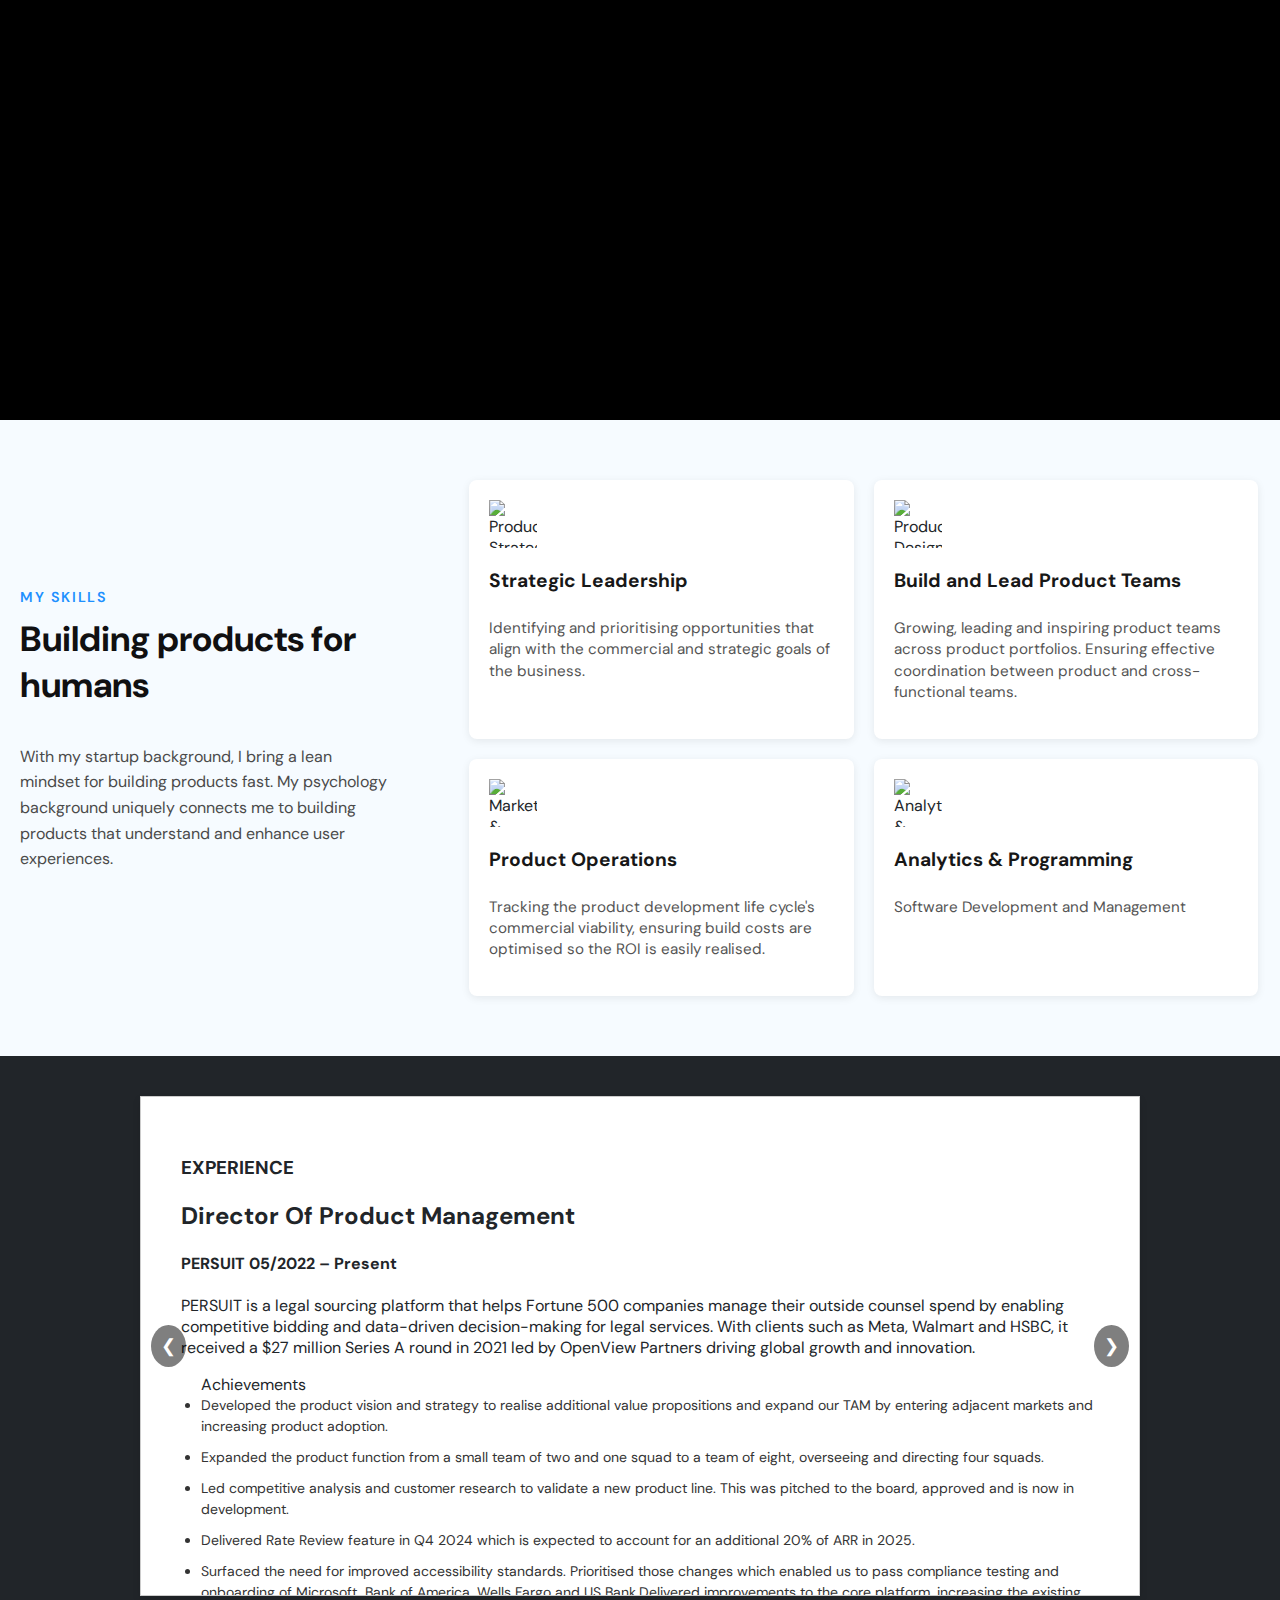
==== loader.html @ fb383bbf "Add files via upload" ====
<!DOCTYPE html>
<html lang="en">
<head>
  <meta charset="UTF-8" />
  <meta name="viewport" content="width=device-width, initial-scale=1.0" />
  <title>Portfolio</title>
  <!-- Preload the background image so it starts downloading ASAP -->
  <link rel="preload" as="image" href="img/container01.jpg">
  <!-- Import fonts (adjust as needed) -->
  <link href="https://fonts.googleapis.com/css2?family=DM+Sans:wght@400;700&family=Lora:ital,wght@0,400;1,400;1,700&display=swap" rel="stylesheet">
  <style>
    /* Base Styles */
    body {
      margin: 0;
      font-family: 'DM Sans', sans-serif;
      background: #212529;
      color: #212529;
      box-sizing: border-box;
      overflow-x: hidden;
    }
    *, *::before, *::after {
      box-sizing: inherit;
    }

    /* Hero Section */
    .hero {
      position: relative;
      display: flex;
      flex-direction: column;
      justify-content: center;
      align-items: flex-start;
      text-align: left;
      height: 420px;
      width: 100%;
      /* Fallback background color */
      background: #000;
      /* Background image properties */
      background-image: url('img/container01.jpg');
      background-size: cover;
      background-position: center;
      background-repeat: no-repeat;
      color: #ffffff;
      padding: 0 20%;
      overflow: hidden;
    }
    /* Hide hero text until the background image has loaded */
    .hero-content {
      opacity: 0;
      transition: opacity 0.5s ease-in-out;
    }
    /* When the background is loaded, show the text */
    .hero.bg-loaded .hero-content {
      opacity: 1;
    }
    .hero h1 {
      font-family: 'DM Sans', sans-serif;
      font-size: 0.875em;
      font-weight: 700;
      text-transform: uppercase;
      letter-spacing: 0.1rem;
      margin: 0;
      text-shadow: 2px 2px 8px rgba(0, 0, 0, 0.5);
    }
    .hero p {
      font-family: 'Lora', serif;
      font-style: italic;
      font-weight: 500;
      margin-top: 1rem;
      color: #f8f9fa;
      text-shadow: 1px 1px 5px rgba(0, 0, 0, 0.5);
      font-size: 2.5rem;
    }

    /* Content Section */
    .content {
      padding: 40px;
      background-color: #ffffff;
      color: #212529;
    }
    .content h2 {
      font-family: 'DM Sans', sans-serif;
      font-size: 2rem;
      font-weight: 700;
      margin-bottom: 1rem;
      text-transform: uppercase;
      letter-spacing: 0.1rem;
    }
    .content p {
      font-family: 'Lora', serif;
      font-size: 1rem;
      line-height: 1.5;
    }
    
    /***** Container & Layout *****/
    .skills-section {
      display: grid;
      /* 33% for left (intro), 67% for right (cards) */
      grid-template-columns: 33% 67%;
      gap: 40px;
      background-color: #f6fbff; /* Example background */
      padding: 60px 20px;
    }

    /***** Left Column (Heading & Intro) *****/
    .skills-intro {
      display: flex;
      flex-direction: column;
      justify-content: center;
    }
    .skills-intro .overline {
      font-size: 0.9rem;
      font-weight: 600;
      text-transform: uppercase;
      color: #1E90FF;
      letter-spacing: 0.1rem;
      margin: 0 0 10px;
    }
    .skills-intro h2 {
      font-size: 2.2rem;
      font-weight: 700;
      margin: 0 0 20px;
      color: #101011;
    }
    .skills-intro .intro-text {
      font-size: 1rem;
      line-height: 1.6;
      color: #4a4a4a;
      max-width: 90%;
    }

    /***** Right Column (Skill Cards: 2×2 Grid) *****/
    .skills-cards {
      display: grid;
      grid-template-columns: repeat(2, 1fr); /* 2 columns wide */
      grid-auto-rows: auto;
      gap: 20px;
      padding-right: 5%; /* Added to create a right margin */
    }

    .skill-card {
      background-color: #ffffff;
      border-radius: 8px;
      padding: 20px;
      box-shadow: 0 2px 8px rgba(0,0,0,0.08);
      display: flex;
      flex-direction: column;
      align-items: flex-start;
      text-align: left;
    }

    .skill-card img {
      width: 48px;   
      height: 48px;
      margin-bottom: 20px;
    }

    .skill-card h3 {
      font-size: 1.2rem;
      margin: 0 0 10px;
      font-weight: 700;
      color: #171717;
    }

    .skill-card p {
      font-size: 0.95rem;
      line-height: 1.4;
      color: #555555;
    }

    /***** Responsive Adjustments *****/
    @media (max-width: 900px) {
      .skills-section {
        grid-template-columns: 1fr; /* Stacks intro & cards in one column */
      }
      .skills-cards {
        grid-template-columns: 1fr; /* Single column for cards on small screens */
        padding-right: 0; /* Reset padding on mobile for better fit */
      }
    }

    /* Caraousel */
    .carousel-container {
        position: relative;
        width: 100%; /* Make it full width of the parent */
        max-width: 1000px; /* Optional: Set a max width to prevent it from becoming too wide on large screens */
        height: 500px; /* Adjust based on your design */
        overflow: hidden;
        border: 1px solid #ccc;
        background-color: #fff;
        box-shadow: 0 4px 8px rgba(0, 0, 0, 0.1);
        margin: 40px auto; /* Center the carousel horizontally with some top/bottom margin */
        padding: 20px;
    }

    .carousel {
        display: flex;
        transition: transform 0.5s ease-in-out;
        width: 100%; /* Ensure the carousel takes full width of the container */
        height: 100%;
    }

    .slide {
        min-width: 100%; /* Each slide takes full width of the carousel */
        padding: 20px;
        box-sizing: border-box;
        display: none;
    }

    .slide.active {
        display: block;
    }

    ul {
        list-style-type: disc;
        padding-left: 20px;
    }

    li {
        font-size: 14px;
        color: #333;
        margin-bottom: 10px;
        line-height: 1.5;
    }

    /* Navigation Arrows */
    .prev, .next {
        position: absolute;
        top: 50%;
        transform: translateY(-50%);
        background-color: rgba(0, 0, 0, 0.5);
        color: white;
        border: none;
        padding: 10px;
        cursor: pointer;
        font-size: 18px;
        border-radius: 50%;
        z-index: 10; /* Ensure arrows are above the carousel content */
    }

    .prev {
        left: 10px;
    }

    .next {
        right: 10px;
    }

    .prev:hover, .next:hover {
        background-color: rgba(0, 0, 0, 0.8);
    }
  </style>
</head>
<body>
  <div class="hero" id="hero">
    <div class="hero-content">
      <h1 id="text04">CHRIS CALLANDER</h1>
      <p>I'm a Director of Product Management, driving strategic alignment with business goals to deliver measurable impact</p>
    </div>
  </div>
  
  <!-- Skills Section -->
  <div class="skills-section">
    <!-- Left Column: Title & Intro Text -->
    <div class="skills-intro">
      <p class="overline">MY SKILLS</p>
      <h2>Building products for humans</h2>
      <p class="intro-text">
        With my startup background, I bring a lean mindset for building products fast.
        My psychology background uniquely connects me to building products that
        understand and enhance user experiences.
      </p>
    </div>

    <!-- Right Columns: Four Skill Cards in a 2×2 grid -->
    <div class="skills-cards">
      <!-- Skill Card 1 -->
      <div class="skill-card">
        <img src="img/stratelead.png" alt="Product Strategy icon" />
        <h3>Strategic Leadership</h3>
        <p>Identifying and prioritising opportunities that align with the commercial and strategic goals of the business.</p>
      </div>

      <!-- Skill Card 2 -->
      <div class="skill-card">
        <img src="img/design-icon.png" alt="Product Design icon" />
        <h3>Build and Lead Product Teams</h3>
        <p>Growing, leading and inspiring product teams across product portfolios. Ensuring effective coordination between product and cross-functional teams.</p>
      </div>

      <!-- Skill Card 3 -->
      <div class="skill-card">
        <img src="img/market-research-icon.png" alt="Market & User Research icon" />
        <h3>Product Operations</h3>
        <p>Tracking the product development life cycle's commercial viability, ensuring build costs are optimised so the ROI is easily realised.</p>
      </div>

      <!-- Skill Card 4 -->
      <div class="skill-card">
        <img src="img/analytics-icon.png" alt="Analytics & Programming icon" />
        <h3>Analytics & Programming</h3>
        <p>Software Development and Management</p>
      </div>
    </div>
  </div>

  <!-- Standalone Carousel Section -->
  <div class="carousel-container">
    <div class="carousel">
      <!-- Slide 1 (Content from the image) -->
      <div class="slide active">
        <h3>EXPERIENCE</h3>
        <h2>Director Of Product Management</h2>
        <h4>PERSUIT 05/2022 – Present</h4>
        <p>
          PERSUIT is a legal sourcing platform that helps Fortune 500 companies manage their outside counsel spend by enabling competitive bidding and data-driven decision-making for legal services. With clients such as Meta, Walmart and HSBC, it received a $27 million Series A round in 2021 led by OpenView Partners driving global growth and innovation.
        </p>
        <ul>
          Achievements
<li>Developed the product vision and strategy to realise additional value propositions and expand our TAM by entering adjacent markets and increasing product adoption.</li>
<li>Expanded the product function from a small team of two and one squad to a team of eight, overseeing and directing four squads.</li>
<li>Led competitive analysis and customer research to validate a new product line. This was pitched to the board, approved and is now in development.</li>
<li>Delivered Rate Review feature in Q4 2024 which is expected to account for an additional 20% of ARR in 2025.</li>
<li>Surfaced the need for improved accessibility standards. Prioritised those changes which enabled us to pass compliance testing and onboarding of Microsoft, Bank of America, Wells Fargo and US Bank.</
<li>Delivered improvements to the core platform, increasing the existing user engagement scores by 36% through H2 ‘24. The current retention rate stands at 90% with a target of 100% throughout 2025.</li>
      </div>
      <!-- Placeholder Slide 2 -->
      <div class="slide">
        <h3>EXPERIENCE</h3>
        <h2>Previous Role</h2>
        <h4>Company Name 01/2019 – 04/2022</h4>
        <p>Placeholder content for the second slide. Add your previous role details here.</p>
        <ul>
          <li>Achievement 1</li>
          <li>Achievement 2</li>
          <li>Achievement 3</li>
        </ul>
      </div>
      <!-- Placeholder Slide 3 -->
      <div class="slide">
        <h3>EXPERIENCE</h3>
        <h2>Another Role</h2>
        <h4>Company Name 06/2016 – 12/2018</h4>
        <p>Placeholder content for the third slide. Add your previous role details here.</p>
        <ul>
          <li>Achievement 1</li>
          <li>Achievement 2</li>
          <li>Achievement 3</li>
        </ul>
      </div>
    </div>
    <!-- Navigation Arrows -->
    <button class="prev" onclick="changeSlide(-1)">❮</button>
    <button class="next" onclick="changeSlide(1)">❯</button>
  </div>

  <script src="script.js"></script>

  <script>
    // Create a new image element to preload the background image.
    var bgImage = new Image();
    bgImage.src = "img/container01.jpg";
    bgImage.onload = function() {
      // When the image is loaded, add the 'bg-loaded' class to reveal the text.
      document.getElementById('hero').classList.add('bg-loaded');
    }
  </script>
</body>
</html>
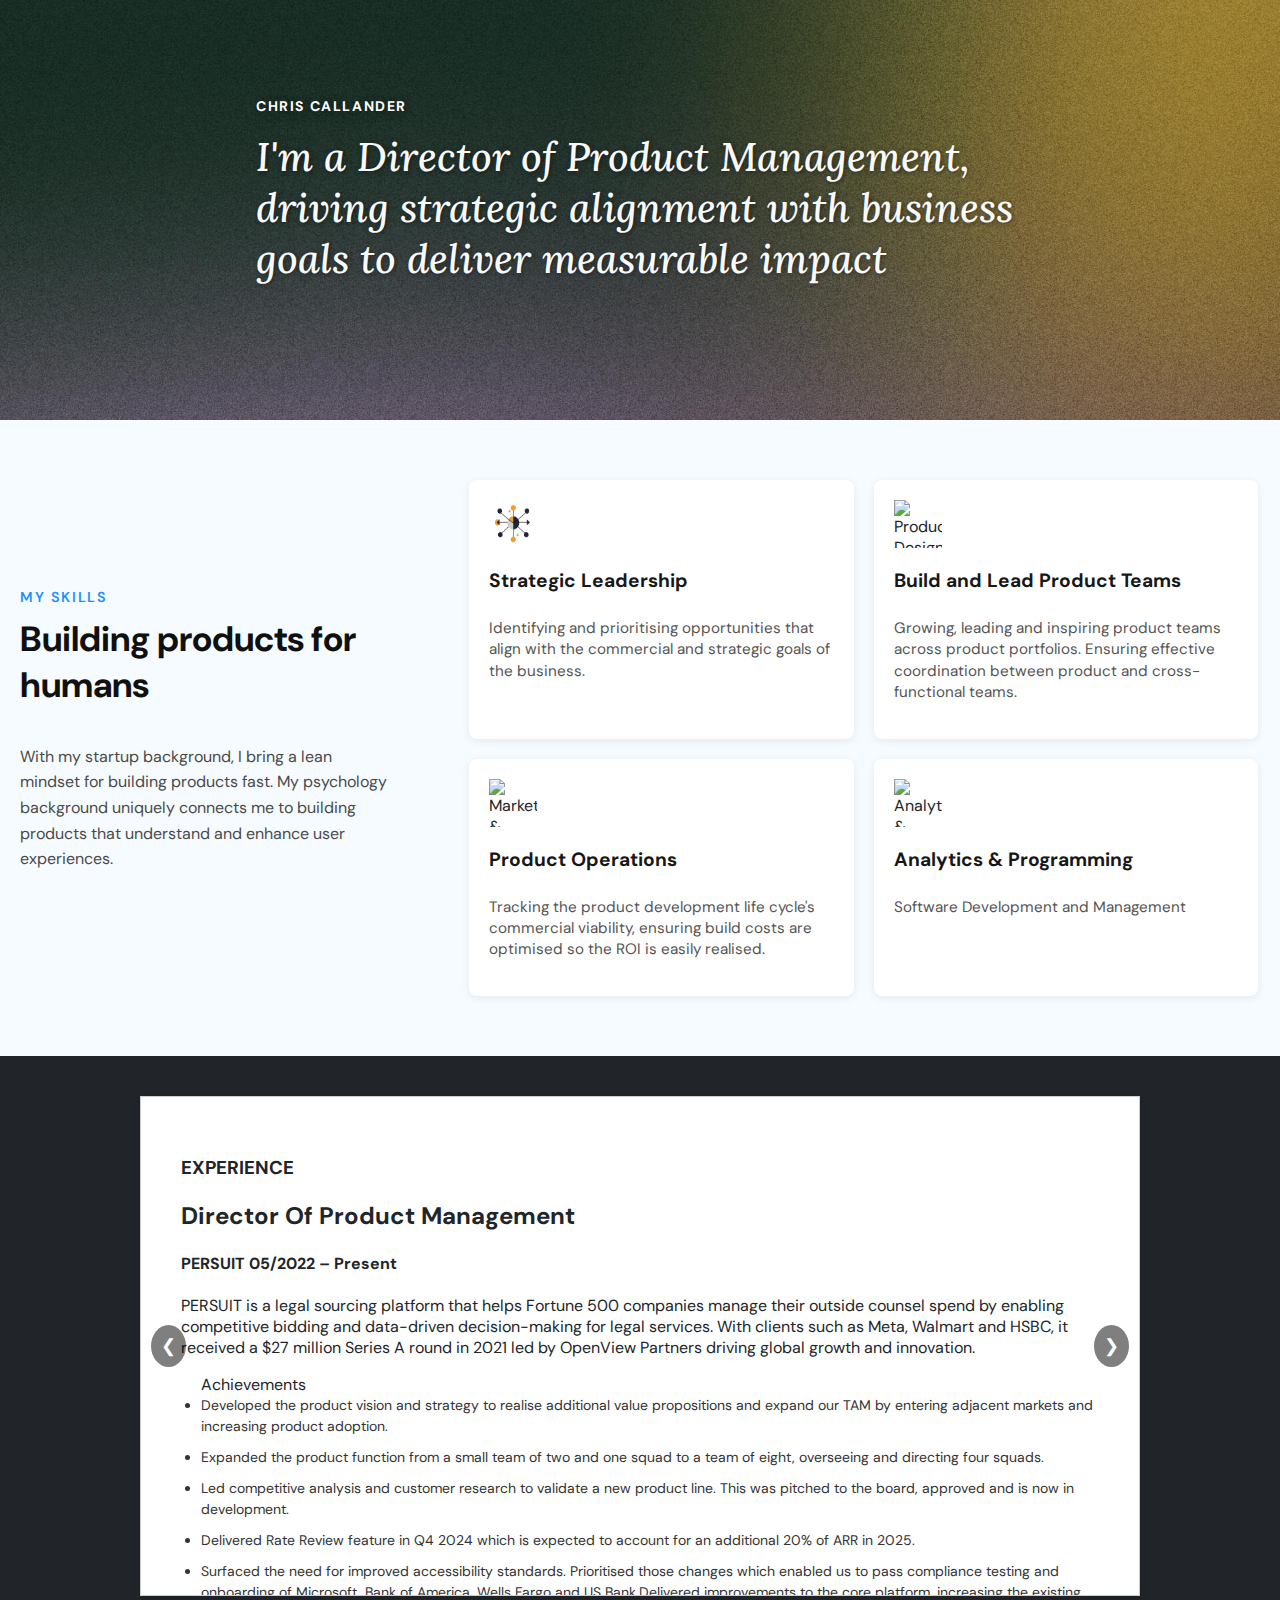
==== commit 3eaa76d6: "updated css" ====
--- a/loader.html
+++ b/loader.html
@@ -342,7 +342,7 @@
         <h4>Company Name 06/2016 – 12/2018</h4>
         <p>Placeholder content for the third slide. Add your previous role details here.</p>
         <ul>
-          <li>Achievement 1</li>
+          <li>Achievement 1a</li>
           <li>Achievement 2</li>
           <li>Achievement 3</li>
         </ul>
